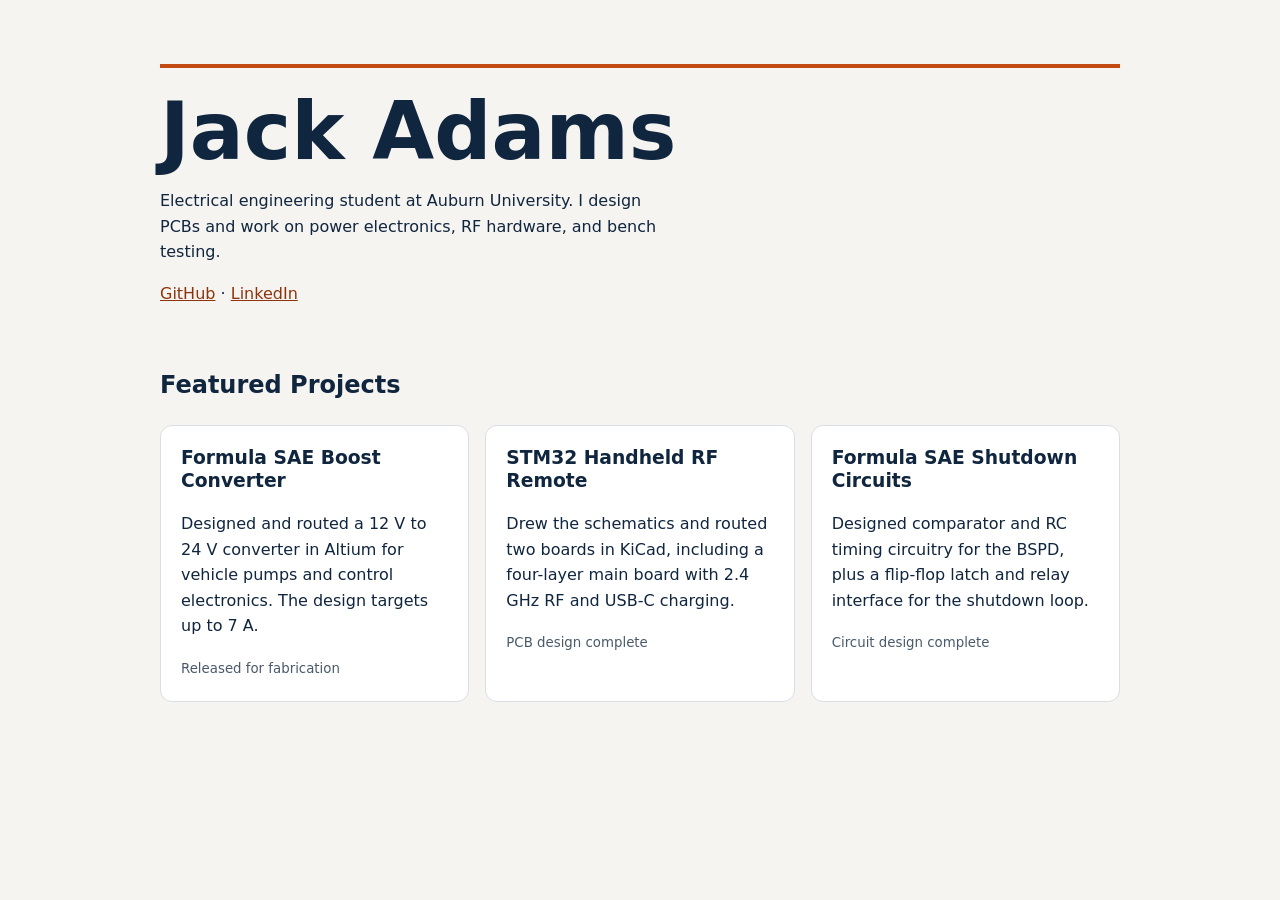
==== index.html @ 041eb9d1 "Add initial HTML structure for portfolio website" ====
<!doctype html>
<html lang="en">
<head>
  <meta charset="utf-8">
  <meta name="viewport" content="width=device-width, initial-scale=1">
  <title>Jack Adams | Hardware Portfolio</title>
  <style>
    * { box-sizing: border-box; }
    body { margin: 0; background: #f5f4f0; color: #10253e; font: 16px/1.6 system-ui, sans-serif; }
    main { width: min(960px, 92%); margin: auto; padding: 64px 0; }
    header { border-top: 4px solid #c34b12; padding: 24px 0 40px; }
    h1 { font-size: clamp(3rem, 8vw, 5rem); line-height: 1; margin: 0 0 16px; }
    header p { max-width: 520px; }
    a { color: #8e340d; }
    .projects { display: grid; grid-template-columns: repeat(auto-fit, minmax(min(100%, 250px), 1fr)); gap: 16px; }
    article { background: white; border: 1px solid #d9dfe6; border-radius: 12px; padding: 20px; }
    h3 { margin-top: 0; line-height: 1.25; }
    small { color: #495a6b; }
  </style>
</head>
<body>
  <main>
    <header>
      <h1>Jack Adams</h1>
      <p>Electrical engineering student at Auburn University. I design PCBs and work on power electronics, RF hardware, and bench testing.</p>
      <a href="https://github.com/TrailTree">GitHub</a> ·
      <a href="https://linkedin.com/in/jackdadams/">LinkedIn</a>
    </header>

    <h2>Featured Projects</h2>
    <div class="projects">
      <article>
        <h3>Formula SAE Boost Converter</h3>
        <p>Designed and routed a 12 V to 24 V converter in Altium for vehicle pumps and control electronics. The design targets up to 7 A.</p>
        <small>Released for fabrication</small>
      </article>
      <article>
        <h3>STM32 Handheld RF Remote</h3>
        <p>Drew the schematics and routed two boards in KiCad, including a four-layer main board with 2.4 GHz RF and USB-C charging.</p>
        <small>PCB design complete</small>
      </article>
      <article>
        <h3>Formula SAE Shutdown Circuits</h3>
        <p>Designed comparator and RC timing circuitry for the BSPD, plus a flip-flop latch and relay interface for the shutdown loop.</p>
        <small>Circuit design complete</small>
      </article>
    </div>
  </main>
</body>
</html>
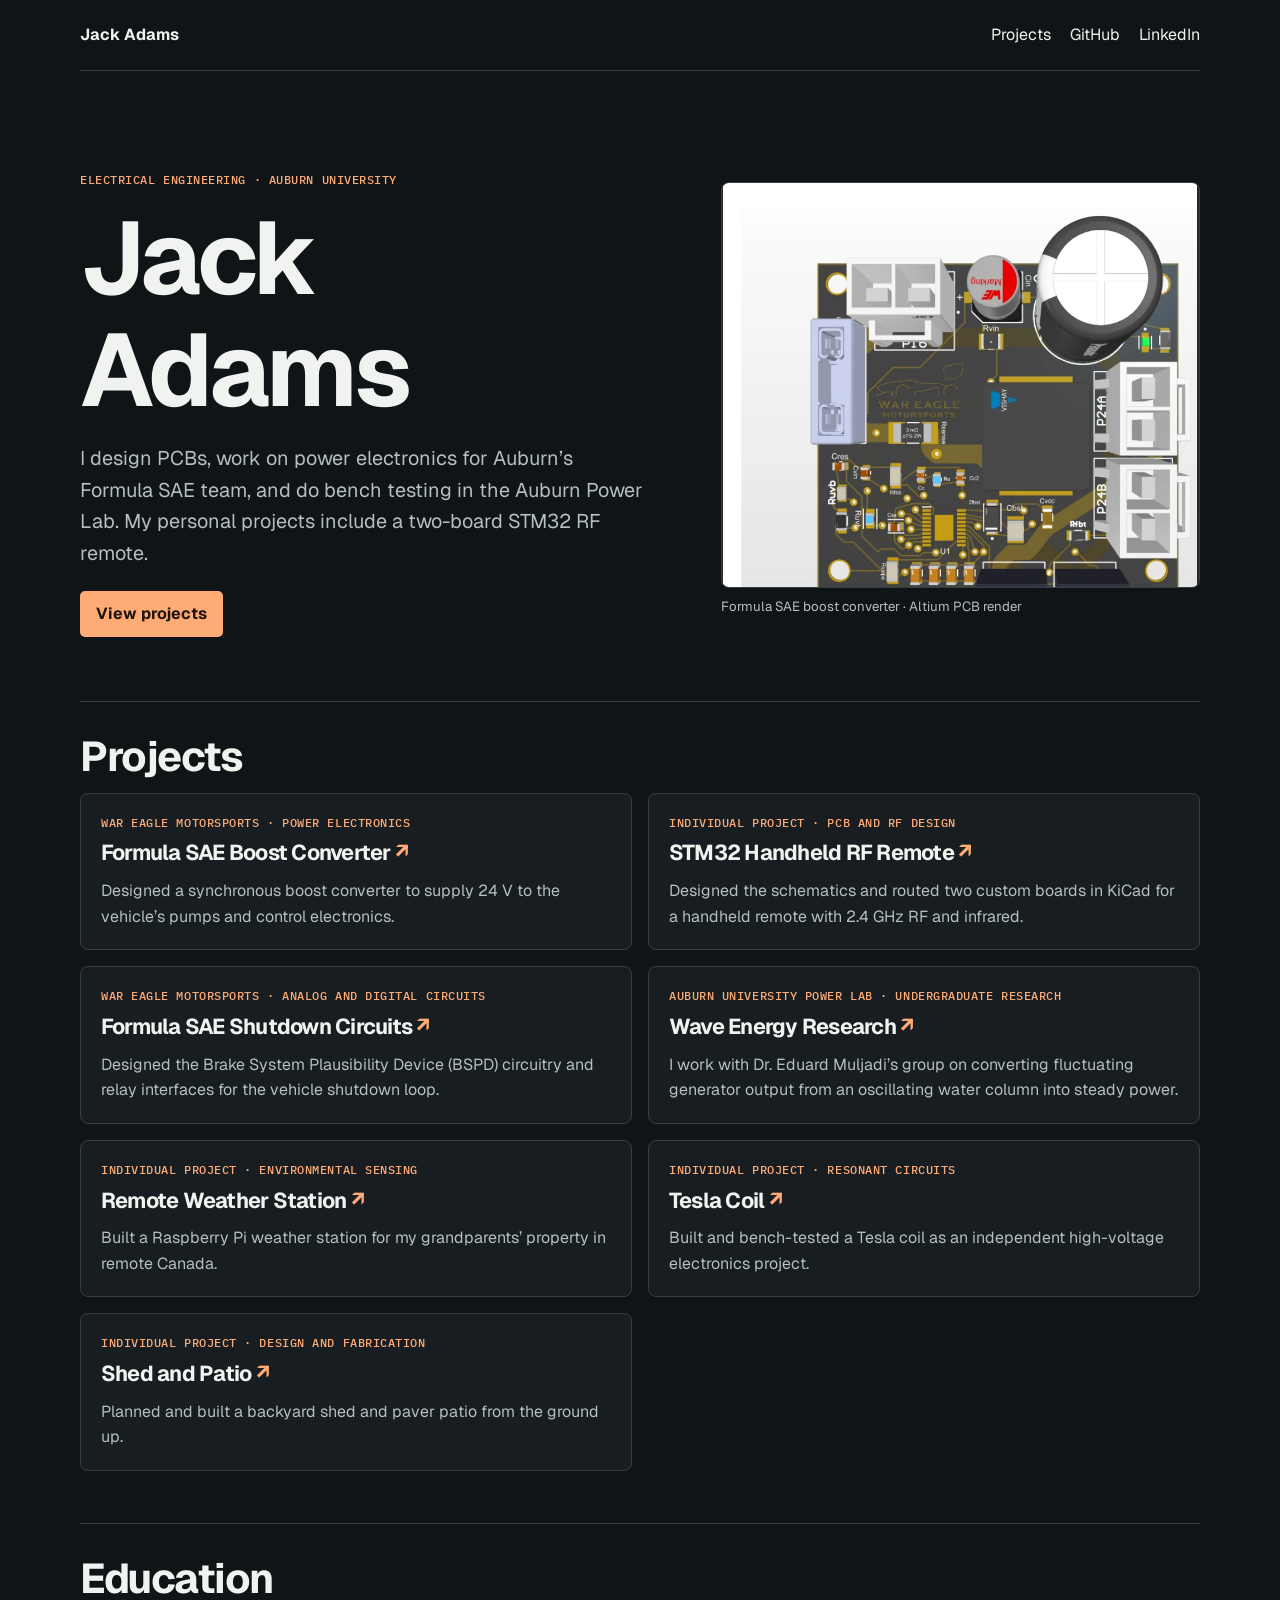
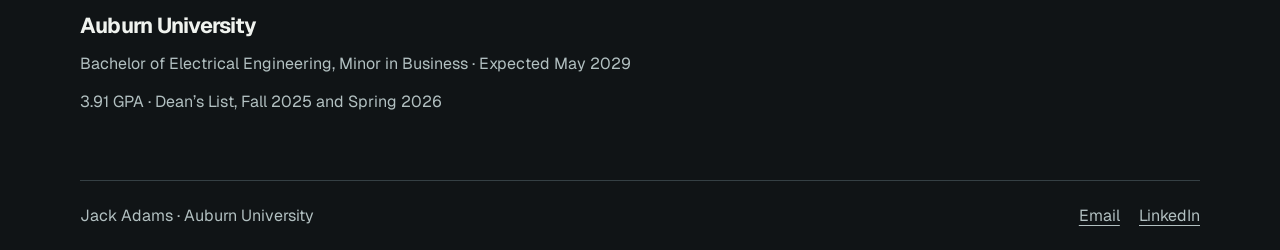
==== commit 744dac94: "Add files via upload" ====
--- a/index.html
+++ b/index.html
@@ -3,48 +3,39 @@
 <head>
   <meta charset="utf-8">
   <meta name="viewport" content="width=device-width, initial-scale=1">
-  <title>Jack Adams | Hardware Portfolio</title>
-  <style>
-    * { box-sizing: border-box; }
-    body { margin: 0; background: #f5f4f0; color: #10253e; font: 16px/1.6 system-ui, sans-serif; }
-    main { width: min(960px, 92%); margin: auto; padding: 64px 0; }
-    header { border-top: 4px solid #c34b12; padding: 24px 0 40px; }
-    h1 { font-size: clamp(3rem, 8vw, 5rem); line-height: 1; margin: 0 0 16px; }
-    header p { max-width: 520px; }
-    a { color: #8e340d; }
-    .projects { display: grid; grid-template-columns: repeat(auto-fit, minmax(min(100%, 250px), 1fr)); gap: 16px; }
-    article { background: white; border: 1px solid #d9dfe6; border-radius: 12px; padding: 20px; }
-    h3 { margin-top: 0; line-height: 1.25; }
-    small { color: #495a6b; }
-  </style>
+  <meta name="description" content="Jack Adams, Auburn electrical engineering student. PCB design, Formula SAE power electronics and RF projects.">
+  <title>Engineering Portfolio | Jack Adams</title>
+  <link rel="stylesheet" href="styles.css">
 </head>
 <body>
-  <main>
-    <header>
-      <h1>Jack Adams</h1>
-      <p>Electrical engineering student at Auburn University. I design PCBs and work on power electronics, RF hardware, and bench testing.</p>
-      <a href="https://github.com/TrailTree">GitHub</a> ·
-      <a href="https://linkedin.com/in/jackdadams/">LinkedIn</a>
+  <a class="skip" href="#main">Skip to content</a>
+  <div class="wrap">
+    <nav aria-label="Main">
+      <a href="index.html"><strong>Jack Adams</strong></a>
+      <div><a href="#projects">Projects</a><a href="https://github.com/jackdadams">GitHub</a><a href="https://www.linkedin.com/in/jackdadams/">LinkedIn</a></div>
+    </nav>
+    <main id="main">
+    <header class="hero">
+      <div>
+        <p class="kicker">Electrical Engineering · Auburn University</p>
+        <h1>Jack Adams</h1>
+        <p class="lede">I design PCBs, work on power electronics for Auburn’s Formula SAE team, and do bench testing in the Auburn Power Lab. My personal projects include a two-board STM32 RF remote.</p>
+        <a class="button" href="#projects">View projects</a>
+      </div>
+      <figure><img src="assets/boost-render.webp" alt="Formula SAE boost converter · Altium PCB render"><figcaption>Formula SAE boost converter · Altium PCB render</figcaption></figure>
     </header>
-
-    <h2>Featured Projects</h2>
-    <div class="projects">
-      <article>
-        <h3>Formula SAE Boost Converter</h3>
-        <p>Designed and routed a 12 V to 24 V converter in Altium for vehicle pumps and control electronics. The design targets up to 7 A.</p>
-        <small>Released for fabrication</small>
-      </article>
-      <article>
-        <h3>STM32 Handheld RF Remote</h3>
-        <p>Drew the schematics and routed two boards in KiCad, including a four-layer main board with 2.4 GHz RF and USB-C charging.</p>
-        <small>PCB design complete</small>
-      </article>
-      <article>
-        <h3>Formula SAE Shutdown Circuits</h3>
-        <p>Designed comparator and RC timing circuitry for the BSPD, plus a flip-flop latch and relay interface for the shutdown loop.</p>
-        <small>Circuit design complete</small>
-      </article>
-    </div>
-  </main>
+    <section class="section" id="projects">
+      <h2>Projects</h2>
+      <div class="grid"><a class="card" href="boost-converter.html"><span class="status">War Eagle Motorsports · Power electronics</span><h3>Formula SAE Boost Converter <span aria-hidden="true">↗</span></h3><p>Designed a synchronous boost converter to supply 24 V to the vehicle’s pumps and control electronics.</p></a><a class="card" href="stm32-remote.html"><span class="status">Individual project · PCB and RF design</span><h3>STM32 Handheld RF Remote <span aria-hidden="true">↗</span></h3><p>Designed the schematics and routed two custom boards in KiCad for a handheld remote with 2.4 GHz RF and infrared.</p></a><a class="card" href="shutdown-circuits.html"><span class="status">War Eagle Motorsports · Analog and digital circuits</span><h3>Formula SAE Shutdown Circuits <span aria-hidden="true">↗</span></h3><p>Designed the Brake System Plausibility Device (BSPD) circuitry and relay interfaces for the vehicle shutdown loop.</p></a><a class="card" href="wave-energy.html"><span class="status">Auburn University Power Lab · Undergraduate research</span><h3>Wave Energy Research <span aria-hidden="true">↗</span></h3><p>I work with Dr. Eduard Muljadi’s group on converting fluctuating generator output from an oscillating water column into steady power.</p></a><a class="card" href="weather-station.html"><span class="status">Individual project · Environmental sensing</span><h3>Remote Weather Station <span aria-hidden="true">↗</span></h3><p>Built a Raspberry Pi weather station for my grandparents’ property in remote Canada.</p></a><a class="card" href="tesla-coil.html"><span class="status">Individual project · Resonant circuits</span><h3>Tesla Coil <span aria-hidden="true">↗</span></h3><p>Built and bench-tested a Tesla coil as an independent high-voltage electronics project.</p></a><a class="card" href="shed-and-patio.html"><span class="status">Individual project · Design and fabrication</span><h3>Shed and Patio <span aria-hidden="true">↗</span></h3><p>Planned and built a backyard shed and paver patio from the ground up.</p></a></div>
+    </section>
+    <section class="section" id="education">
+      <h2>Education</h2>
+      <h3>Auburn University</h3>
+      <p>Bachelor of Electrical Engineering, Minor in Business · Expected May 2029</p>
+      <p>3.91 GPA · Dean’s List, Fall 2025 and Spring 2026</p>
+    </section>
+</main>
+    <footer><span>Jack Adams · Auburn University</span><div><a href="mailto:jda0088@auburn.edu">Email</a><a href="https://www.linkedin.com/in/jackdadams/">LinkedIn</a></div></footer>
+  </div>
 </body>
 </html>
--- a/styles.css
+++ b/styles.css
@@ -0,0 +1,28 @@
+@import url('https://fonts.googleapis.com/css2?family=Geist:wght@400;500;600;700&family=IBM+Plex+Mono:wght@400;500&display=swap');
+:root{color-scheme:dark;--bg:#101416;--panel:#171d20;--line:#354044;--text:#f0f3ef;--muted:#b2c0c1;--accent:#ffab75}
+*{box-sizing:border-box}
+body{margin:0;background:var(--bg);color:var(--text);font:16px/1.6 Geist,system-ui,sans-serif}
+a{color:inherit;text-underline-offset:.25em}a:hover{color:var(--accent)}a:focus-visible{outline:2px solid var(--accent);outline-offset:5px}
+.wrap{width:min(1120px,calc(100% - 40px));margin-inline:auto}
+nav,footer{display:flex;align-items:center;justify-content:space-between;gap:1rem;flex-wrap:wrap;padding-block:22px}
+nav{border-bottom:1px solid var(--line)}nav div,footer div{display:flex;gap:1.2rem;flex-wrap:wrap}nav a{text-decoration:none}
+.hero{display:grid;grid-template-columns:1fr .85fr;gap:clamp(24px,6vw,90px);align-items:center;padding:clamp(44px,8vw,100px) 0 64px}
+.kicker,.status,.specs dt{font:500 .76rem/1.5 "IBM Plex Mono",monospace;letter-spacing:.045em;text-transform:uppercase;color:var(--accent)}
+h1,h2,h3,p{margin:0 0 .8rem}h1,h2,h3{line-height:1.1;letter-spacing:-.035em}
+h1{font-size:clamp(2.8rem,8vw,6.8rem);margin-bottom:1rem}
+h2{font-size:clamp(1.7rem,4vw,2.6rem)}h3{font-size:1.35rem}
+p{color:var(--muted)}.lede{font-size:clamp(1rem,2vw,1.24rem);max-width:48ch}
+.button{display:inline-block;background:var(--accent);color:#20130c;font-weight:700;text-decoration:none;padding:.65rem 1rem;margin-top:.5rem;border-radius:5px}.button:hover{color:#20130c;background:#ffd0b2}
+figure{margin:0}figure img{display:block;width:100%;max-height:590px;object-fit:contain;background:#21292c;border:1px solid var(--line);border-radius:8px}
+.hero img{aspect-ratio:1.18;object-fit:contain}
+figcaption{color:var(--muted);font-size:.83rem;padding:.5rem 0}
+.section{border-top:1px solid var(--line);padding:32px 0 52px}
+.grid,.gallery{display:grid;grid-template-columns:repeat(2,minmax(0,1fr));gap:16px}
+.card{padding:20px;background:var(--panel);border:1px solid var(--line);border-radius:8px;display:block;text-decoration:none}.card:hover{border-color:var(--accent)}
+.card .status{display:block;margin-bottom:.6rem}.card p{margin-bottom:0}.card h3 span{color:var(--accent)}
+.detail{max-width:870px;margin-inline:auto;padding:44px 0 18px}.detail h1{font-size:clamp(2.6rem,7vw,5.2rem)}.detail h2{font-size:1.6rem}
+.detail section,.detail .gallery{margin:28px 0}.detail ul{padding-left:1.25rem;color:var(--muted)}
+.specs{display:grid;grid-template-columns:repeat(auto-fit,minmax(130px,1fr));gap:12px;margin:24px 0}
+.specs div{border-left:2px solid var(--line);padding-left:12px}.specs dd{margin:4px 0 0;font-weight:600}
+footer{border-top:1px solid var(--line);color:var(--muted)}.skip{position:absolute;left:-9999px}.skip:focus{left:12px;top:12px;background:var(--bg);padding:8px}
+@media(max-width:640px){.hero,.grid,.gallery{grid-template-columns:1fr}.hero{padding-bottom:36px}}
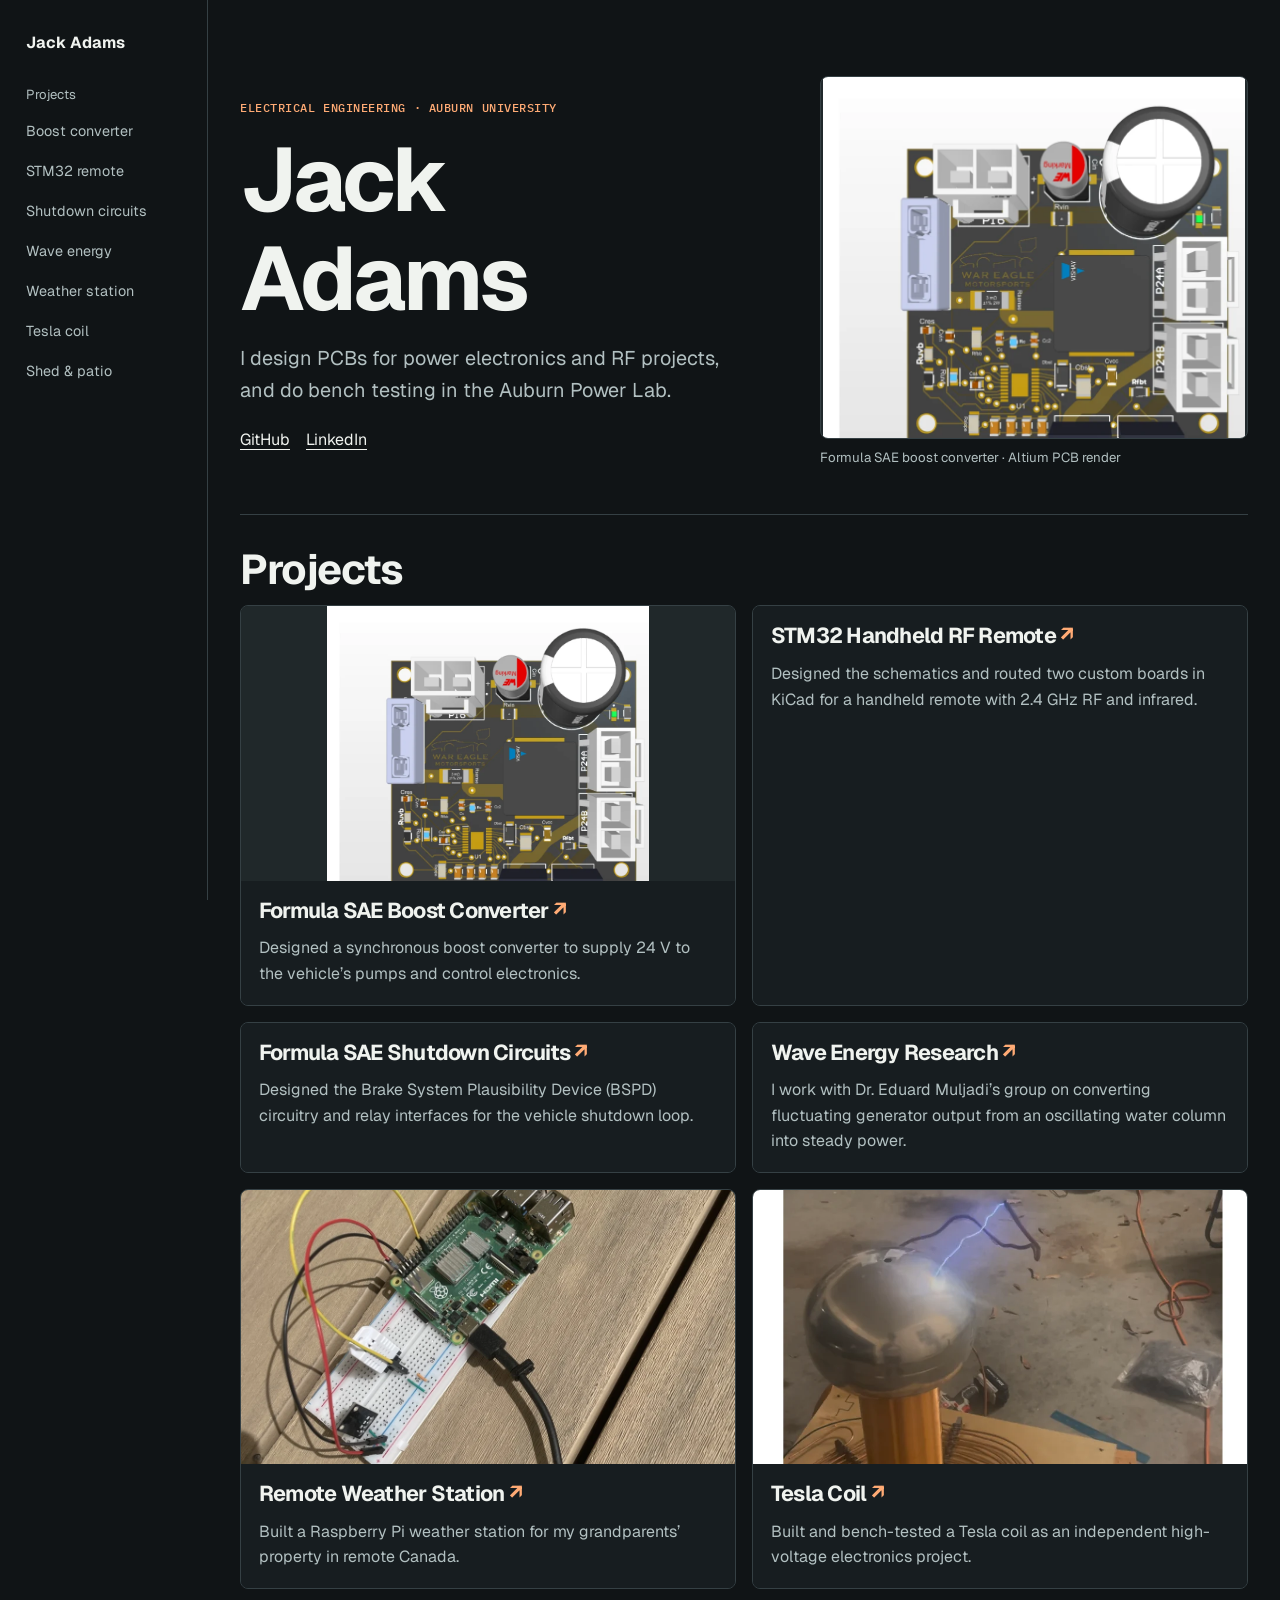
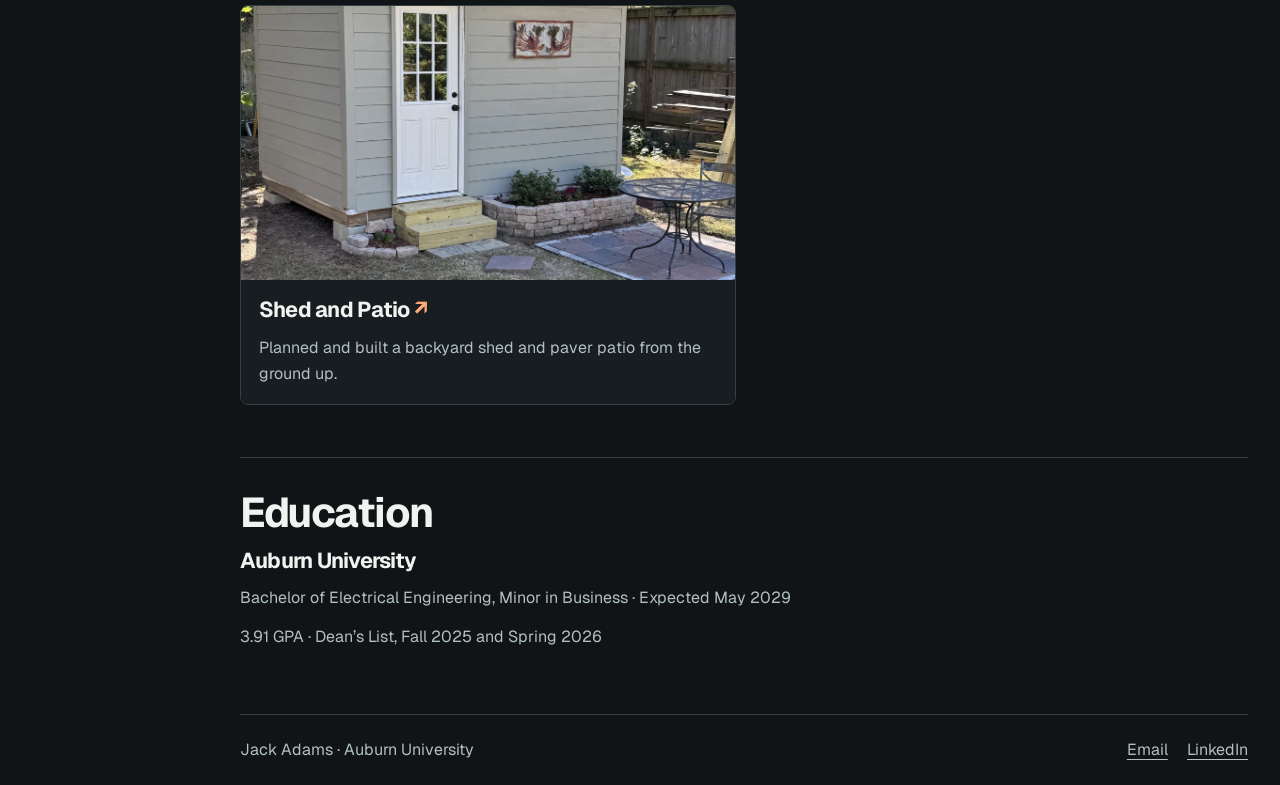
==== commit 972751b1: "Add files via upload" ====
--- a/index.html
+++ b/index.html
@@ -9,24 +9,27 @@
 </head>
 <body>
   <a class="skip" href="#main">Skip to content</a>
+  <aside class="sidebar">
+    <a class="brand" href="index.html">Jack Adams</a>
+    <nav aria-label="Projects">
+      <a class="nav-heading" href="index.html#projects">Projects</a>
+      <div class="nav-links"><a href="boost-converter.html">Boost converter</a><a href="stm32-remote.html">STM32 remote</a><a href="shutdown-circuits.html">Shutdown circuits</a><a href="wave-energy.html">Wave energy</a><a href="weather-station.html">Weather station</a><a href="tesla-coil.html">Tesla coil</a><a href="shed-and-patio.html">Shed &amp; patio</a></div>
+    </nav>
+  </aside>
   <div class="wrap">
-    <nav aria-label="Main">
-      <a href="index.html"><strong>Jack Adams</strong></a>
-      <div><a href="#projects">Projects</a><a href="https://github.com/jackdadams">GitHub</a><a href="https://www.linkedin.com/in/jackdadams/">LinkedIn</a></div>
-    </nav>
     <main id="main">
     <header class="hero">
       <div>
         <p class="kicker">Electrical Engineering · Auburn University</p>
         <h1>Jack Adams</h1>
-        <p class="lede">I design PCBs, work on power electronics for Auburn’s Formula SAE team, and do bench testing in the Auburn Power Lab. My personal projects include a two-board STM32 RF remote.</p>
-        <a class="button" href="#projects">View projects</a>
+        <p class="lede">I design PCBs for power electronics and RF projects, and do bench testing in the Auburn Power Lab.</p>
+        <div class="profile-links"><a href="https://github.com/jackdadams">GitHub</a><a href="https://www.linkedin.com/in/jackdadams/">LinkedIn</a></div>
       </div>
       <figure><img src="assets/boost-render.webp" alt="Formula SAE boost converter · Altium PCB render"><figcaption>Formula SAE boost converter · Altium PCB render</figcaption></figure>
     </header>
     <section class="section" id="projects">
       <h2>Projects</h2>
-      <div class="grid"><a class="card" href="boost-converter.html"><span class="status">War Eagle Motorsports · Power electronics</span><h3>Formula SAE Boost Converter <span aria-hidden="true">↗</span></h3><p>Designed a synchronous boost converter to supply 24 V to the vehicle’s pumps and control electronics.</p></a><a class="card" href="stm32-remote.html"><span class="status">Individual project · PCB and RF design</span><h3>STM32 Handheld RF Remote <span aria-hidden="true">↗</span></h3><p>Designed the schematics and routed two custom boards in KiCad for a handheld remote with 2.4 GHz RF and infrared.</p></a><a class="card" href="shutdown-circuits.html"><span class="status">War Eagle Motorsports · Analog and digital circuits</span><h3>Formula SAE Shutdown Circuits <span aria-hidden="true">↗</span></h3><p>Designed the Brake System Plausibility Device (BSPD) circuitry and relay interfaces for the vehicle shutdown loop.</p></a><a class="card" href="wave-energy.html"><span class="status">Auburn University Power Lab · Undergraduate research</span><h3>Wave Energy Research <span aria-hidden="true">↗</span></h3><p>I work with Dr. Eduard Muljadi’s group on converting fluctuating generator output from an oscillating water column into steady power.</p></a><a class="card" href="weather-station.html"><span class="status">Individual project · Environmental sensing</span><h3>Remote Weather Station <span aria-hidden="true">↗</span></h3><p>Built a Raspberry Pi weather station for my grandparents’ property in remote Canada.</p></a><a class="card" href="tesla-coil.html"><span class="status">Individual project · Resonant circuits</span><h3>Tesla Coil <span aria-hidden="true">↗</span></h3><p>Built and bench-tested a Tesla coil as an independent high-voltage electronics project.</p></a><a class="card" href="shed-and-patio.html"><span class="status">Individual project · Design and fabrication</span><h3>Shed and Patio <span aria-hidden="true">↗</span></h3><p>Planned and built a backyard shed and paver patio from the ground up.</p></a></div>
+      <div class="grid"><a class="card" href="boost-converter.html"><img src="assets/boost-render.webp" alt="3D render of the boost converter PCB" loading="lazy"><div class="card-copy"><h3>Formula SAE Boost Converter <span aria-hidden="true">↗</span></h3><p>Designed a synchronous boost converter to supply 24 V to the vehicle’s pumps and control electronics.</p></div></a><a class="card" href="stm32-remote.html"><div class="card-copy"><h3>STM32 Handheld RF Remote <span aria-hidden="true">↗</span></h3><p>Designed the schematics and routed two custom boards in KiCad for a handheld remote with 2.4 GHz RF and infrared.</p></div></a><a class="card" href="shutdown-circuits.html"><div class="card-copy"><h3>Formula SAE Shutdown Circuits <span aria-hidden="true">↗</span></h3><p>Designed the Brake System Plausibility Device (BSPD) circuitry and relay interfaces for the vehicle shutdown loop.</p></div></a><a class="card" href="wave-energy.html"><div class="card-copy"><h3>Wave Energy Research <span aria-hidden="true">↗</span></h3><p>I work with Dr. Eduard Muljadi’s group on converting fluctuating generator output from an oscillating water column into steady power.</p></div></a><a class="card" href="weather-station.html"><img src="assets/weather-station.webp" alt="Raspberry Pi and breadboarded sensor interface" loading="lazy"><div class="card-copy"><h3>Remote Weather Station <span aria-hidden="true">↗</span></h3><p>Built a Raspberry Pi weather station for my grandparents’ property in remote Canada.</p></div></a><a class="card" href="tesla-coil.html"><img src="assets/tesla-coil.webp" alt="Tesla coil during operation" loading="lazy"><div class="card-copy"><h3>Tesla Coil <span aria-hidden="true">↗</span></h3><p>Built and bench-tested a Tesla coil as an independent high-voltage electronics project.</p></div></a><a class="card" href="shed-and-patio.html"><img src="assets/shed-complete.webp" alt="Completed shed and patio" loading="lazy"><div class="card-copy"><h3>Shed and Patio <span aria-hidden="true">↗</span></h3><p>Planned and built a backyard shed and paver patio from the ground up.</p></div></a></div>
     </section>
     <section class="section" id="education">
       <h2>Education</h2>
--- a/styles.css
+++ b/styles.css
@@ -26,3 +26,45 @@
 .specs div{border-left:2px solid var(--line);padding-left:12px}.specs dd{margin:4px 0 0;font-weight:600}
 footer{border-top:1px solid var(--line);color:var(--muted)}.skip{position:absolute;left:-9999px}.skip:focus{left:12px;top:12px;background:var(--bg);padding:8px}
 @media(max-width:640px){.hero,.grid,.gallery{grid-template-columns:1fr}.hero{padding-bottom:36px}}
+
+/* Project navigation stays visible while the content scrolls. */
+:root{--sidebar-width:13rem}
+body{display:grid;grid-template-columns:var(--sidebar-width) minmax(0,1fr)}
+.sidebar{position:sticky;top:0;height:100dvh;overflow:auto;border-right:1px solid var(--line);padding:30px 18px;background:var(--bg);z-index:2}
+.brand{display:inline-block;font-weight:700;text-decoration:none;margin:0 8px 28px}
+.sidebar nav{display:block;border:0;padding:0}
+.sidebar .nav-heading{display:block;margin:0 8px 8px;color:var(--muted);font-size:.82rem}
+.sidebar .nav-links{display:flex;flex-direction:column;gap:3px}
+.nav-links a{display:block;padding:7px 8px;border-radius:4px;font-size:.9rem;color:var(--muted);transition:background .2s,color .2s}
+.nav-links a:hover,.nav-links a[aria-current]{background:var(--panel);color:var(--accent)}
+.wrap{width:min(1040px,calc(100% - 64px))}
+.hero{padding:clamp(36px,7vw,76px) 0 38px}
+.hero h1{font-size:clamp(2.8rem,7vw,5.6rem)}
+.profile-links{display:flex;gap:1rem;margin-top:1.25rem}
+.card{display:flex;flex-direction:column;overflow:hidden;padding:0;transition:transform .22s,border-color .22s}
+.card img{display:block;width:100%;aspect-ratio:1.8;object-fit:cover;background:#20282a;transition:transform .35s}
+.card img[src$="boost-render.webp"]{object-fit:contain}
+.card-copy{padding:18px;position:relative;background:var(--panel);flex:1}
+.card:hover{transform:translateY(-3px)}
+.card:hover img{transform:scale(1.04)}
+.hero,.detail{animation:enter .55s ease-out both}
+.card{animation:enter .45s ease-out both}
+.card:nth-child(2){animation-delay:.07s}.card:nth-child(3){animation-delay:.14s}.card:nth-child(4){animation-delay:.21s}
+@keyframes enter{from{opacity:0;translate:0 12px}to{opacity:1;translate:0 0}}
+#projects{scroll-margin-top:20px}
+@media(max-width:820px){.hero{grid-template-columns:1fr}.wrap{width:calc(100% - 36px)}}
+@media(max-width:640px){
+  body{display:block}
+  .sidebar{height:auto;overflow:visible;border-right:0;border-bottom:1px solid var(--line);padding:10px 0 4px}
+  .brand{margin:0 0 4px 18px}
+  .sidebar nav{display:flex;gap:2px;align-items:center}
+  .sidebar .nav-heading{margin:0;padding:6px 8px 6px 18px;white-space:nowrap}
+  .sidebar .nav-links{flex-direction:row;flex-wrap:nowrap;overflow-x:auto;min-width:0;padding:3px 6px;scrollbar-width:thin}
+  .nav-links a{flex:none;white-space:nowrap}
+  #projects{scroll-margin-top:100px}
+}
+@media(prefers-reduced-motion:reduce){
+  .hero,.detail,.card{animation:none}
+  .card,.card img,.nav-links a{transition:none}
+  .card:hover,.card:hover img{transform:none}
+}
